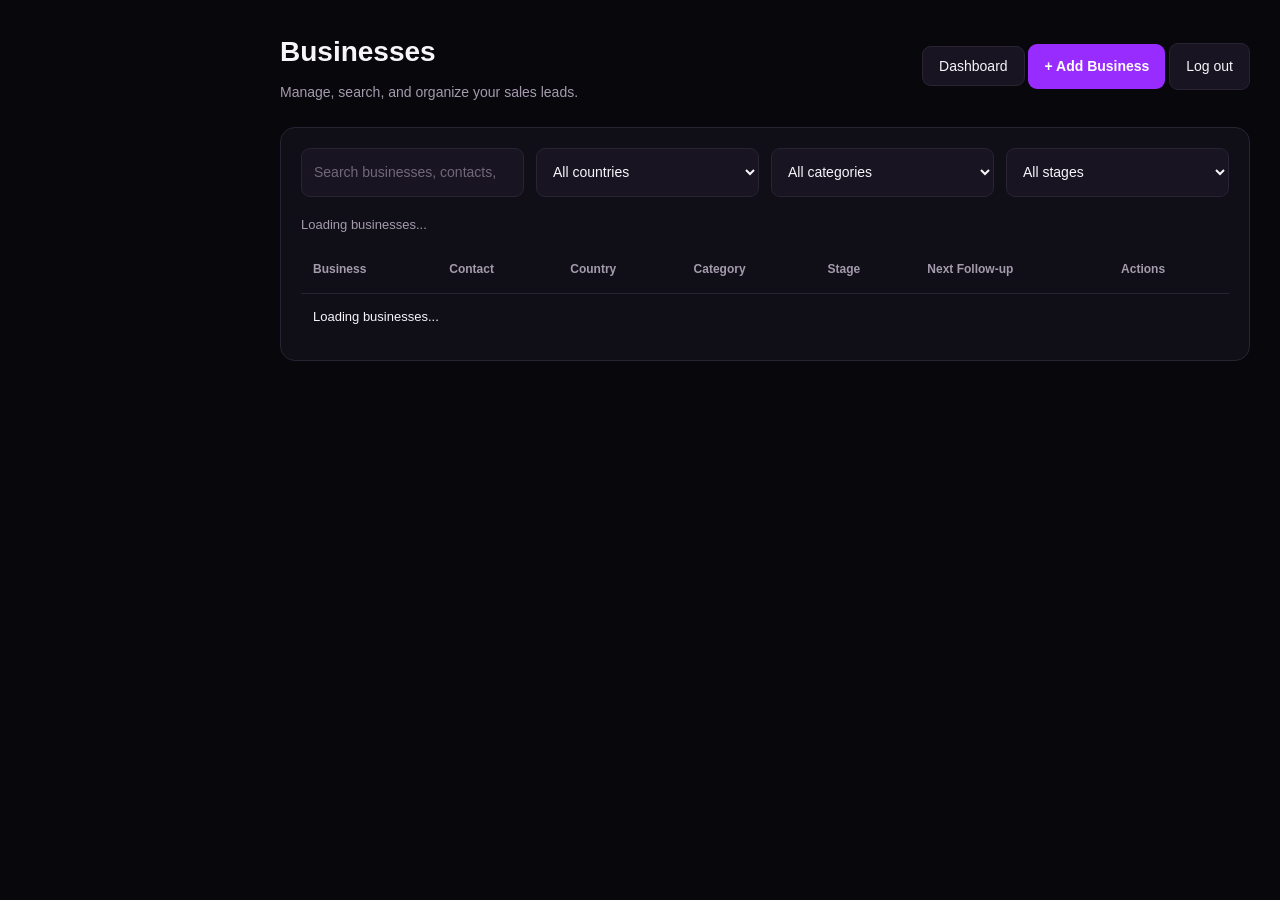
==== businesses.html @ ab4e6783 "Create businesses.html" ====
<!DOCTYPE html>
<html lang="en">
<head>
  <meta charset="UTF-8">
  <meta name="viewport" content="width=device-width, initial-scale=1.0">
  <title>Businesses | Sivexo Soft CRM</title>
  <link rel="stylesheet" href="assets/css/style.css">
  <link rel="stylesheet" href="assets/css/dashboard.css">
  <style>
    .businesses-main { margin-left:250px; padding:30px; min-height:100vh; }
    .businesses-header { display:flex; justify-content:space-between; align-items:center; gap:16px; flex-wrap:wrap; margin-bottom:24px; }
    .businesses-header h1 { margin:0 0 6px; color:var(--text); font-size:28px; }
    .businesses-header p { margin:0; color:var(--muted); }
    .business-toolbar { display:grid; grid-template-columns:repeat(4,minmax(0,1fr)); gap:12px; margin-bottom:18px; }
    .business-toolbar input,.business-toolbar select,.business-form input,.business-form select,.business-form textarea {
      width:100%; min-width:0; box-sizing:border-box; padding:12px; border:1px solid var(--border);
      border-radius:9px; background:var(--surface-2); color:var(--text); font:inherit;
    }
    .business-toolbar input:focus,.business-toolbar select:focus,.business-form input:focus,.business-form select:focus,.business-form textarea:focus {
      outline:1px solid var(--purple);
    }
    .business-card { background:var(--surface); border:1px solid var(--border); border-radius:15px; padding:20px; margin-bottom:20px; }
    .business-table-wrap { overflow-x:auto; }
    .business-table { width:100%; border-collapse:collapse; text-align:left; }
    .business-table th,.business-table td { padding:13px 12px; border-bottom:1px solid var(--border); color:var(--text); font-size:13px; vertical-align:middle; }
    .business-table th { color:var(--muted); font-size:12px; white-space:nowrap; }
    .business-table tr:last-child td { border-bottom:0; }
    .business-table a { color:var(--purple-light); text-decoration:none; }
    .business-table a:hover { text-decoration:underline; }
    .business-action { padding:7px 10px; margin:2px; border:1px solid var(--border); border-radius:7px; background:var(--surface-2); color:var(--text); cursor:pointer; }
    .business-action:hover { border-color:var(--purple); }
    .business-action.danger { color:#ff9aaa; }
    .business-stage { min-width:145px; padding:7px; background:var(--surface-2); color:var(--text); border:1px solid var(--border); border-radius:7px; }
    .business-count { color:var(--muted); font-size:13px; margin-bottom:12px; }
    .business-message { display:none; padding:12px; margin-bottom:16px; border-radius:9px; overflow-wrap:anywhere; }
    .business-message.show { display:block; }
    .business-message.error { color:#ff9aaa; background:rgba(255,107,131,.1); }
    .business-message.success { color:var(--success); background:rgba(67,217,163,.08); }
    .business-modal { display:none; position:fixed; inset:0; z-index:1000; padding:20px; background:rgba(0,0,0,.75); overflow-y:auto; }
    .business-modal.open { display:flex; align-items:flex-start; justify-content:center; }
    .business-modal-card { width:100%; max-width:650px; margin:auto; background:var(--surface); border:1px solid var(--border); border-radius:16px; padding:24px; }
    .business-modal-card h2 { color:var(--text); margin-top:0; }
    .business-form { display:grid; grid-template-columns:repeat(2,minmax(0,1fr)); gap:13px; }
    .business-form label { display:block; color:var(--muted); font-size:12px; }
    .business-form label input,.business-form label select,.business-form label textarea { margin-top:7px; }
    .business-form .full { grid-column:1/-1; }
    .business-modal-actions { display:flex; justify-content:flex-end; gap:10px; margin-top:18px; flex-wrap:wrap; }
    .business-primary { border:0; border-radius:9px; background:var(--purple); color:white; padding:11px 16px; font-weight:600; cursor:pointer; }
    .business-primary:disabled { opacity:.6; cursor:wait; }
    .business-secondary { border:1px solid var(--border); border-radius:9px; background:var(--surface-2); color:var(--text); padding:11px 16px; cursor:pointer; }
    @media(max-width:1100px) { .businesses-main { margin-left:0; padding:22px; } .business-toolbar { grid-template-columns:repeat(2,minmax(0,1fr)); } }
    @media(max-width:600px) { .businesses-main { padding:15px; } .business-toolbar,.business-form { grid-template-columns:1fr; } .business-form .full { grid-column:auto; } .business-card { padding:13px; } }
  </style>
</head>
<body>
  <main class="businesses-main">
    <header class="businesses-header">
      <div>
        <h1>Businesses</h1>
        <p>Manage, search, and organize your sales leads.</p>
      </div>
      <div>
        <a class="business-secondary" href="dashboard.html">Dashboard</a>
        <button id="addBusinessButton" class="business-primary" type="button">+ Add Business</button>
        <button id="logoutButton" class="business-secondary" type="button">Log out</button>
      </div>
    </header>

    <div id="businessMessage" class="business-message" role="status" aria-live="polite"></div>

    <section class="business-card">
      <div class="business-toolbar">
        <input id="searchBusinesses" type="search" placeholder="Search businesses, contacts, email..." aria-label="Search businesses">
        <select id="filterCountry" aria-label="Filter by country">
          <option value="">All countries</option>
        </select>
        <select id="filterCategory" aria-label="Filter by category">
          <option value="">All categories</option>
        </select>
        <select id="filterStage" aria-label="Filter by stage">
          <option value="">All stages</option>
          <option value="new">New Lead</option>
          <option value="first_message_sent">First Message Sent</option>
          <option value="follow_up">Follow-up</option>
          <option value="call_done">Call Done</option>
          <option value="interested">Interested</option>
          <option value="not_interested">Not Interested</option>
          <option value="future_opportunity">Future Opportunity</option>
          <option value="proposal_sent">Proposal Sent</option>
          <option value="won">Won</option>
          <option value="lost">Lost</option>
        </select>
      </div>
      <div class="business-count" id="businessCount">Loading businesses...</div>
      <div class="business-table-wrap">
        <table class="business-table">
          <thead>
            <tr>
              <th>Business</th>
              <th>Contact</th>
              <th>Country</th>
              <th>Category</th>
              <th>Stage</th>
              <th>Next Follow-up</th>
              <th>Actions</th>
            </tr>
          </thead>
          <tbody id="businessesTableBody">
            <tr><td colspan="7">Loading businesses...</td></tr>
          </tbody>
        </table>
      </div>
    </section>
  </main>

  <div class="business-modal" id="businessModal" role="dialog" aria-modal="true" aria-labelledby="businessModalTitle">
    <div class="business-modal-card">
      <h2 id="businessModalTitle">Add Business</h2>
      <div id="formMessage" class="business-message" role="alert"></div>
      <form id="businessForm" class="business-form">
        <input type="hidden" id="businessId">
        <label>Business name *
          <input id="businessName" required maxlength="200">
        </label>
        <label>Contact person
          <input id="businessContact" maxlength="200">
        </label>
        <label>Second contact
          <input id="businessContact2" maxlength="200">
        </label>
        <label>Email
          <input id="businessEmail" type="email" maxlength="254">
        </label>
        <label>Website URL
          <input id="businessWebsite" type="url" placeholder="https://example.com" maxlength="500">
        </label>
        <label>Country
          <input id="businessCountry" maxlength="100">
        </label>
        <label>Category
          <input id="businessCategory" maxlength="100" placeholder="e.g. Car Rental">
        </label>
        <label>Sales stage
          <select id="businessStage">
            <option value="new">New Lead</option>
            <option value="first_message_sent">First Message Sent</option>
            <option value="follow_up">Follow-up</option>
            <option value="call_done">Call Done</option>
            <option value="interested">Interested</option>
            <option value="not_interested">Not Interested</option>
            <option value="future_opportunity">Future Opportunity</option>
            <option value="proposal_sent">Proposal Sent</option>
            <option value="won">Won</option>
            <option value="lost">Lost</option>
          </select>
        </label>
        <label>Next follow-up
          <input id="businessFollowUp" type="datetime-local">
        </label>
        <label>Lead source
          <input id="businessSource" maxlength="150" placeholder="e.g. Google, referral">
        </label>
        <label class="full">Address
          <input id="businessAddress" maxlength="500">
        </label>
        <label class="full">Details / notes
          <textarea id="businessDetails" rows="4" maxlength="5000"></textarea>
        </label>
        <div class="business-modal-actions full">
          <button type="button" id="cancelBusinessButton" class="business-secondary">Cancel</button>
          <button type="submit" id="saveBusinessButton" class="business-primary">Save Business</button>
        </div>
      </form>
    </div>
  </div>

  <script type="module" src="assets/js/businesses.js"></script>
</body>
</html>
---- assets/css/style.css ----
:root {
  color-scheme: dark;
  --bg: #08070c;
  --surface: #100e17;
  --surface-2: #181421;
  --border: #292333;
  --purple: #982cff;
  --purple-light: #c879ff;
  --text: #f7f5fa;
  --muted: #a49bad;
  --success: #43d9a3;
  --danger: #ff6b83;
  --radius: 14px;
  --shadow: 0 24px 80px #0008;
}

* {
  box-sizing: border-box;
}

body {
  margin: 0;
  background: var(--bg);
  color: var(--text);
  font-family: Inter, Arial, sans-serif;
  font-size: 14px;
  line-height: 1.6;
}

button,
input,
select,
textarea {
  font: inherit;
}

button {
  cursor: pointer;
}

a {
  color: var(--purple-light);
  text-decoration: none;
}

.auth-page {
  min-height: 100vh;
  background:
    radial-gradient(ellipse at 15% 25%, #56118c26, transparent 45%),
    var(--bg);
}

.login-layout {
  width: min(1100px, 92%);
  min-height: 100vh;
  margin: auto;
  display: grid;
  grid-template-columns: 1fr 420px;
  align-items: center;
  gap: 80px;
  padding: 48px 0;
}

.login-brand {
  max-width: 570px;
}

.login-logo {
  display: block;
  width: min(100%, 360px);
  height: auto;
  margin-bottom: 38px;
  object-fit: contain;
}

.eyebrow {
  color: var(--purple-light);
  font-size: 11px;
  font-weight: 800;
  letter-spacing: 2px;
}

.login-brand h1 {
  margin: 18px 0;
  font-size: clamp(36px, 5vw, 56px);
  line-height: 1.12;
  letter-spacing: -2px;
}

.muted {
  color: var(--muted);
}

.login-brand > .muted {
  max-width: 420px;
  font-size: 15px;
}

.brand-caption {
  margin-top: 48px;
  color: var(--purple-light);
  font-size: 12px;
  font-weight: 800;
  letter-spacing: 5px;
}

.login-card {
  padding: 34px;
  background: linear-gradient(145deg, #171320, #0e0c13);
  border: 1px solid var(--border);
  border-radius: 22px;
  box-shadow: var(--shadow);
}

.login-card h2 {
  margin: 10px 0 4px;
  font-size: 25px;
  letter-spacing: -0.7px;
}

.login-card form {
  margin-top: 28px;
}

.login-card label,
.field label {
  display: block;
  margin: 18px 0 8px;
  color: #e8e2ef;
  font-size: 12px;
  font-weight: 700;
}

input,
select,
textarea {
  width: 100%;
  min-width: 0;
  padding: 12px 14px;
  color: var(--text);
  background: #0b0910;
  border: 1px solid var(--border);
  border-radius: 9px;
  outline: none;
}

input:focus,
select:focus,
textarea:focus {
  border-color: var(--purple);
  box-shadow: 0 0 0 3px #982cff20;
}

input::placeholder,
textarea::placeholder {
  color: #71687c;
}

.btn {
  display: inline-flex;
  align-items: center;
  justify-content: center;
  gap: 10px;
  padding: 11px 16px;
  border: 1px solid var(--border);
  border-radius: 9px;
  color: var(--text);
  background: var(--surface-2);
  font-weight: 700;
}

.btn-primary {
  color: white;
  background: linear-gradient(100deg, #7920db, #ad43ff);
  border-color: transparent;
}

.btn-primary:hover {
  filter: brightness(1.12);
}

.full-width {
  width: 100%;
  margin-top: 24px;
}

.form-message {
  min-height: 22px;
  color: var(--purple-light);
  font-size: 12px;
}

.form-message.error {
  color: var(--danger);
}

.auth-footer {
  padding-top: 18px;
  margin-top: 20px;
  border-top: 1px solid var(--border);
  color: var(--muted);
  text-align: center;
  font-size: 11px;
}

.mobile-logo {
  display: none;
}

@media (max-width: 800px) {
  .login-layout {
    grid-template-columns: 1fr;
    gap: 24px;
    max-width: 460px;
  }

  .login-brand {
    display: none;
  }

  .mobile-logo {
    display: block;
    margin-bottom: 24px;
  }

  .mobile-logo img {
    width: 180px;
    max-width: 100%;
  }

  .login-card {
    padding: 26px;
  }
}
---- assets/css/dashboard.css ----
/* Sivexo Soft CRM — Dashboard */

.dashboard-main {
  margin-left: 250px;
  padding: 32px;
  min-height: 100vh;
}

.dashboard-header {
  display: flex;
  justify-content: space-between;
  align-items: center;
  gap: 16px;
  margin-bottom: 28px;
  flex-wrap: wrap;
}

.dashboard-header h1 {
  margin: 0 0 6px;
  font-size: 28px;
  color: var(--text);
}

.dashboard-header p {
  margin: 0;
  color: var(--muted);
}

.dashboard-stats {
  display: grid;
  grid-template-columns: repeat(3, minmax(0, 1fr));
  gap: 18px;
  margin-bottom: 28px;
}

.stat-card {
  background: var(--surface);
  border: 1px solid var(--border);
  border-radius: 16px;
  padding: 22px;
  min-width: 0;
}

.stat-card .stat-label {
  color: var(--muted);
  font-size: 13px;
  margin-bottom: 12px;
}

.stat-card .stat-value {
  color: var(--text);
  font-size: 30px;
  font-weight: 700;
}

.dashboard-panel {
  background: var(--surface);
  border: 1px solid var(--border);
  border-radius: 16px;
  padding: 22px;
  margin-bottom: 24px;
  min-width: 0;
}

.dashboard-panel h2 {
  color: var(--text);
  font-size: 18px;
  margin: 0 0 18px;
}

.pipeline-grid {
  display: grid;
  grid-template-columns: repeat(5, minmax(0, 1fr));
  gap: 12px;
}

.pipeline-item {
  background: var(--surface-2);
  border: 1px solid var(--border);
  border-radius: 12px;
  padding: 16px;
}

.pipeline-item span {
  display: block;
  color: var(--muted);
  font-size: 12px;
  margin-bottom: 10px;
}

.pipeline-item strong {
  font-size: 24px;
  color: var(--purple-light);
}

.dashboard-table-wrap {
  overflow-x: auto;
  width: 100%;
}

.dashboard-table {
  width: 100%;
  border-collapse: collapse;
  text-align: left;
}

.dashboard-table th,
.dashboard-table td {
  padding: 14px 12px;
  border-bottom: 1px solid var(--border);
  white-space: nowrap;
}

.dashboard-table th {
  color: var(--muted);
  font-size: 12px;
  font-weight: 600;
}

.dashboard-table td {
  color: var(--text);
  font-size: 13px;
}

.dashboard-table tr:last-child td {
  border-bottom: none;
}

.dashboard-table a {
  color: var(--purple-light);
  text-decoration: none;
}

.dashboard-table a:hover {
  text-decoration: underline;
}

.dashboard-empty {
  padding: 24px 12px;
  text-align: center;
  color: var(--muted);
}

.dashboard-message {
  padding: 12px 14px;
  border-radius: 10px;
  margin-bottom: 20px;
  font-size: 14px;
  display: none;
}

.dashboard-message.show {
  display: block;
}

.dashboard-message.error {
  color: #ff9aaa;
  background: rgba(255, 107, 131, 0.1);
  border: 1px solid rgba(255, 107, 131, 0.25);
}

.dashboard-message.success {
  color: var(--success);
  background: rgba(67, 217, 163, 0.08);
  border: 1px solid rgba(67, 217, 163, 0.2);
}

@media (max-width: 1100px) {
  .dashboard-main {
    margin-left: 0;
    padding: 24px;
  }

  .dashboard-stats {
    grid-template-columns: repeat(2, minmax(0, 1fr));
  }

  .pipeline-grid {
    grid-template-columns: repeat(3, minmax(0, 1fr));
  }
}

@media (max-width: 600px) {
  .dashboard-main {
    padding: 16px;
  }

  .dashboard-header h1 {
    font-size: 23px;
  }

  .dashboard-stats {
    grid-template-columns: 1fr;
    gap: 12px;
  }

  .pipeline-grid {
    grid-template-columns: repeat(2, minmax(0, 1fr));
  }

  .dashboard-panel {
    padding: 16px;
  }
}
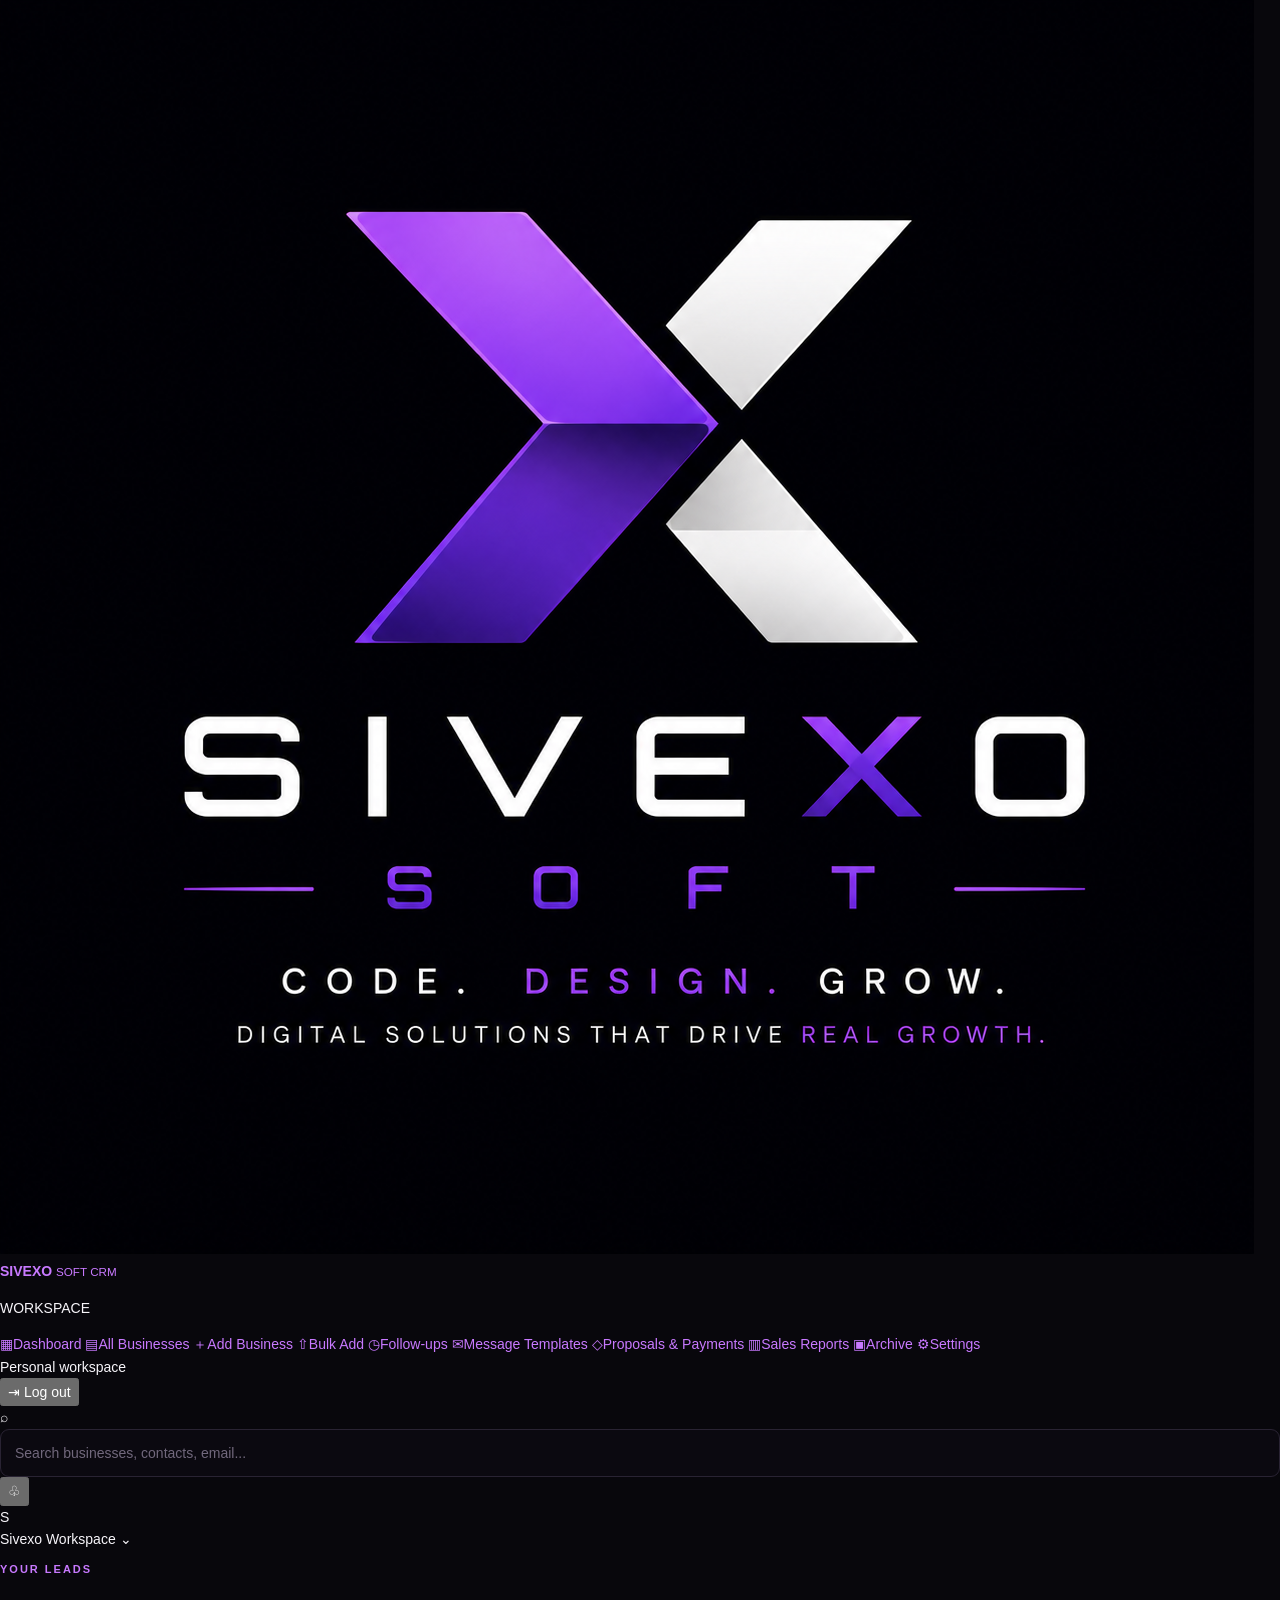
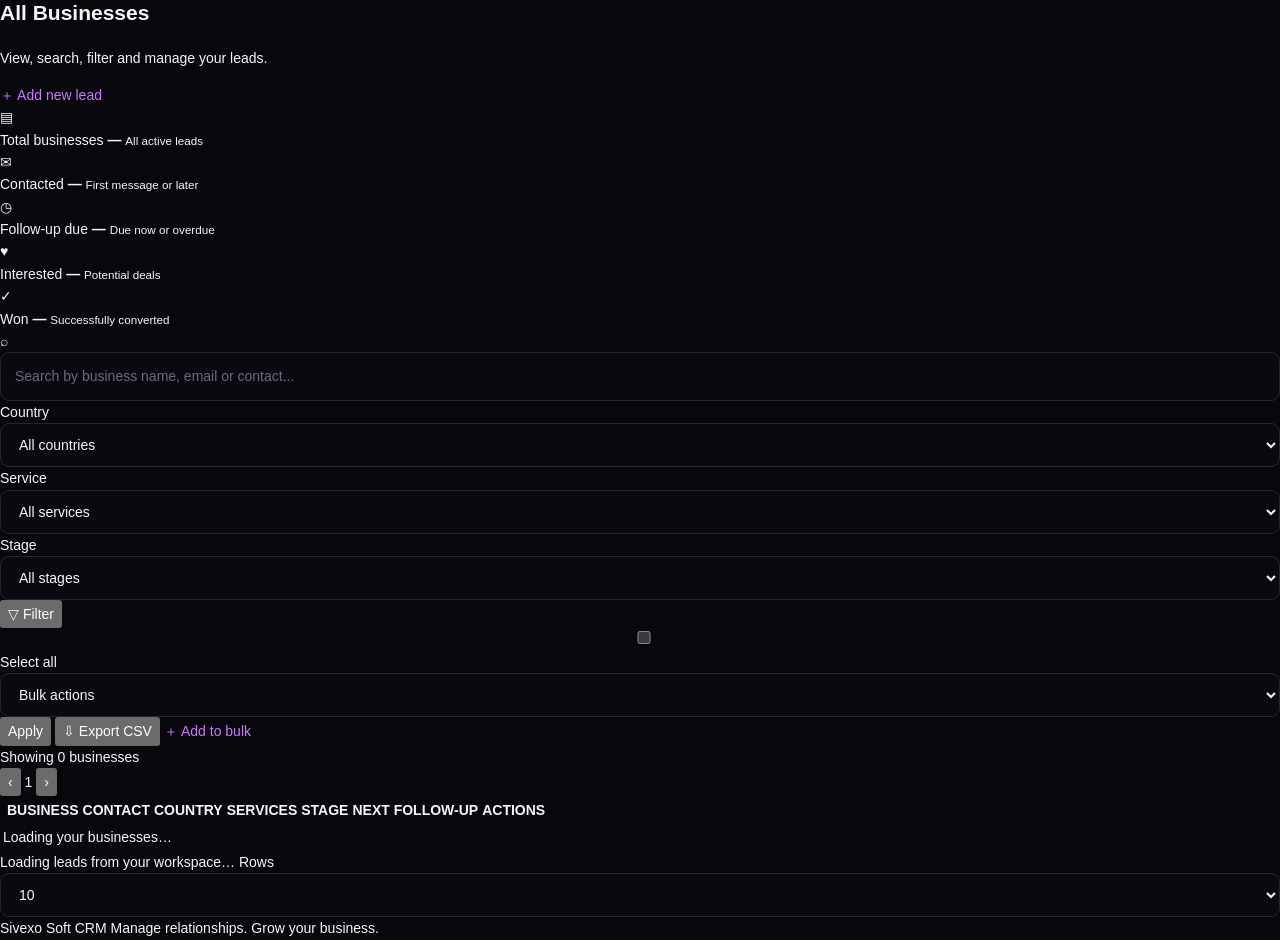
==== commit 04182708: "Update businesses.html" ====
--- a/businesses.html
+++ b/businesses.html
@@ -4,145 +4,167 @@
 <head>
   <meta charset="UTF-8">
   <meta name="viewport" content="width=device-width, initial-scale=1.0">
-  <title>Businesses | Sivexo Soft CRM</title>
+  <meta name="theme-color" content="#080a18">
+  <title>All Businesses | Sivexo Soft CRM</title>
+
   <link rel="stylesheet" href="assets/css/style.css">
-  <link rel="stylesheet" href="assets/css/dashboard.css">
-  <style>
-    .businesses-main { margin-left:250px; padding:30px; min-height:100vh; }
-    .businesses-header { display:flex; justify-content:space-between; align-items:center; gap:16px; flex-wrap:wrap; margin-bottom:24px; }
-    .businesses-header h1 { margin:0 0 6px; color:var(--text); font-size:28px; }
-    .businesses-header p { margin:0; color:var(--muted); }
-    .business-toolbar { display:grid; grid-template-columns:repeat(4,minmax(0,1fr)); gap:12px; margin-bottom:18px; }
-    .business-toolbar input,.business-toolbar select,.business-form input,.business-form select,.business-form textarea {
-      width:100%; min-width:0; box-sizing:border-box; padding:12px; border:1px solid var(--border);
-      border-radius:9px; background:var(--surface-2); color:var(--text); font:inherit;
-    }
-    .business-toolbar input:focus,.business-toolbar select:focus,.business-form input:focus,.business-form select:focus,.business-form textarea:focus {
-      outline:1px solid var(--purple);
-    }
-    .business-card { background:var(--surface); border:1px solid var(--border); border-radius:15px; padding:20px; margin-bottom:20px; }
-    .business-table-wrap { overflow-x:auto; }
-    .business-table { width:100%; border-collapse:collapse; text-align:left; }
-    .business-table th,.business-table td { padding:13px 12px; border-bottom:1px solid var(--border); color:var(--text); font-size:13px; vertical-align:middle; }
-    .business-table th { color:var(--muted); font-size:12px; white-space:nowrap; }
-    .business-table tr:last-child td { border-bottom:0; }
-    .business-table a { color:var(--purple-light); text-decoration:none; }
-    .business-table a:hover { text-decoration:underline; }
-    .business-action { padding:7px 10px; margin:2px; border:1px solid var(--border); border-radius:7px; background:var(--surface-2); color:var(--text); cursor:pointer; }
-    .business-action:hover { border-color:var(--purple); }
-    .business-action.danger { color:#ff9aaa; }
-    .business-stage { min-width:145px; padding:7px; background:var(--surface-2); color:var(--text); border:1px solid var(--border); border-radius:7px; }
-    .business-count { color:var(--muted); font-size:13px; margin-bottom:12px; }
-    .business-message { display:none; padding:12px; margin-bottom:16px; border-radius:9px; overflow-wrap:anywhere; }
-    .business-message.show { display:block; }
-    .business-message.error { color:#ff9aaa; background:rgba(255,107,131,.1); }
-    .business-message.success { color:var(--success); background:rgba(67,217,163,.08); }
-    .business-modal { display:none; position:fixed; inset:0; z-index:1000; padding:20px; background:rgba(0,0,0,.75); overflow-y:auto; }
-    .business-modal.open { display:flex; align-items:flex-start; justify-content:center; }
-    .business-modal-card { width:100%; max-width:650px; margin:auto; background:var(--surface); border:1px solid var(--border); border-radius:16px; padding:24px; }
-    .business-modal-card h2 { color:var(--text); margin-top:0; }
-    .business-form { display:grid; grid-template-columns:repeat(2,minmax(0,1fr)); gap:13px; }
-    .business-form label { display:block; color:var(--muted); font-size:12px; }
-    .business-form label input,.business-form label select,.business-form label textarea { margin-top:7px; }
-    .business-form .full { grid-column:1/-1; }
-    .business-modal-actions { display:flex; justify-content:flex-end; gap:10px; margin-top:18px; flex-wrap:wrap; }
-    .business-primary { border:0; border-radius:9px; background:var(--purple); color:white; padding:11px 16px; font-weight:600; cursor:pointer; }
-    .business-primary:disabled { opacity:.6; cursor:wait; }
-    .business-secondary { border:1px solid var(--border); border-radius:9px; background:var(--surface-2); color:var(--text); padding:11px 16px; cursor:pointer; }
-    @media(max-width:1100px) { .businesses-main { margin-left:0; padding:22px; } .business-toolbar { grid-template-columns:repeat(2,minmax(0,1fr)); } }
-    @media(max-width:600px) { .businesses-main { padding:15px; } .business-toolbar,.business-form { grid-template-columns:1fr; } .business-form .full { grid-column:auto; } .business-card { padding:13px; } }
-  </style>
+  <link rel="stylesheet" href="assets/css/businesses.css">
+
+  <script type="module" src="assets/js/businesses.js"></script>
 </head>
-<body>
-  <main class="businesses-main">
-    <header class="businesses-header">
-      <div>
-        <h1>Businesses</h1>
-        <p>Manage, search, and organize your sales leads.</p>
+<body class="crm-page businesses-page">
+
+  <aside class="sidebar">
+    <a class="sidebar-brand" href="dashboard.html">
+      <img src="assets/images/logo.png" alt="Sivexo Soft logo">
+      <span class="brand-text">
+        <strong>SIVEXO</strong>
+        <small>SOFT CRM</small>
+      </span>
+    </a>
+
+    <p class="nav-label">WORKSPACE</p>
+
+    <nav class="sidebar-nav" aria-label="Main navigation">
+      <a class="nav-link" href="dashboard.html"><span class="nav-icon">▦</span><span>Dashboard</span></a>
+      <a class="nav-link active" href="businesses.html"><span class="nav-icon">▤</span><span>All Businesses</span></a>
+      <a class="nav-link" href="businesses.html?add=1"><span class="nav-icon">＋</span><span>Add Business</span></a>
+      <a class="nav-link" href="bulk-add.html"><span class="nav-icon">⇧</span><span>Bulk Add</span></a>
+      <a class="nav-link" href="follow-ups.html"><span class="nav-icon">◷</span><span>Follow-ups</span></a>
+      <a class="nav-link" href="messages.html"><span class="nav-icon">✉</span><span>Message Templates</span></a>
+      <a class="nav-link" href="proposals.html"><span class="nav-icon">◇</span><span>Proposals &amp; Payments</span></a>
+      <a class="nav-link" href="reports.html"><span class="nav-icon">▥</span><span>Sales Reports</span></a>
+      <a class="nav-link" href="archive.html"><span class="nav-icon">▣</span><span>Archive</span></a>
+      <a class="nav-link" href="settings.html"><span class="nav-icon">⚙</span><span>Settings</span></a>
+    </nav>
+
+    <div class="sidebar-bottom">
+      <div class="workspace-info">
+        <span class="status-dot"></span>
+        <span>Personal workspace</span>
       </div>
-      <div>
-        <a class="business-secondary" href="dashboard.html">Dashboard</a>
-        <button id="addBusinessButton" class="business-primary" type="button">+ Add Business</button>
-        <button id="logoutButton" class="business-secondary" type="button">Log out</button>
+      <button id="logoutButton" class="logout-btn" type="button">
+        <span>⇥</span> Log out
+      </button>
+    </div>
+  </aside>
+
+  <main class="main-content">
+    <header class="topbar">
+      <label class="global-search">
+        <span class="search-icon" aria-hidden="true">⌕</span>
+        <input id="globalSearch" type="search"
+          placeholder="Search businesses, contacts, email..."
+          aria-label="Search all businesses">
+      </label>
+
+      <div class="topbar-actions">
+        <button class="notification-button" type="button" aria-label="Notifications">♧
+          <span class="notification-dot"></span>
+        </button>
+        <div class="topbar-divider"></div>
+        <div class="user-profile">
+          <div class="avatar">S</div>
+          <span>Sivexo Workspace</span>
+          <span class="profile-chevron">⌄</span>
+        </div>
       </div>
     </header>
 
-    <div id="businessMessage" class="business-message" role="status" aria-live="polite"></div>
-
-    <section class="business-card">
-      <div class="business-toolbar">
-        <input id="searchBusinesses" type="search" placeholder="Search businesses, contacts, email..." aria-label="Search businesses">
-        <select id="filterCountry" aria-label="Filter by country">
-          <option value="">All countries</option>
-        </select>
-        <select id="filterCategory" aria-label="Filter by category">
-          <option value="">All categories</option>
-        </select>
-        <select id="filterStage" aria-label="Filter by stage">
-          <option value="">All stages</option>
-          <option value="new">New Lead</option>
-          <option value="first_message_sent">First Message Sent</option>
-          <option value="follow_up">Follow-up</option>
-          <option value="call_done">Call Done</option>
-          <option value="interested">Interested</option>
-          <option value="not_interested">Not Interested</option>
-          <option value="future_opportunity">Future Opportunity</option>
-          <option value="proposal_sent">Proposal Sent</option>
-          <option value="won">Won</option>
-          <option value="lost">Lost</option>
-        </select>
-      </div>
-      <div class="business-count" id="businessCount">Loading businesses...</div>
-      <div class="business-table-wrap">
-        <table class="business-table">
-          <thead>
-            <tr>
-              <th>Business</th>
-              <th>Contact</th>
-              <th>Country</th>
-              <th>Category</th>
-              <th>Stage</th>
-              <th>Next Follow-up</th>
-              <th>Actions</th>
-            </tr>
-          </thead>
-          <tbody id="businessesTableBody">
-            <tr><td colspan="7">Loading businesses...</td></tr>
-          </tbody>
-        </table>
-      </div>
-    </section>
-  </main>
-
-  <div class="business-modal" id="businessModal" role="dialog" aria-modal="true" aria-labelledby="businessModalTitle">
-    <div class="business-modal-card">
-      <h2 id="businessModalTitle">Add Business</h2>
-      <div id="formMessage" class="business-message" role="alert"></div>
-      <form id="businessForm" class="business-form">
-        <input type="hidden" id="businessId">
-        <label>Business name *
-          <input id="businessName" required maxlength="200">
-        </label>
-        <label>Contact person
-          <input id="businessContact" maxlength="200">
-        </label>
-        <label>Second contact
-          <input id="businessContact2" maxlength="200">
-        </label>
-        <label>Email
-          <input id="businessEmail" type="email" maxlength="254">
-        </label>
-        <label>Website URL
-          <input id="businessWebsite" type="url" placeholder="https://example.com" maxlength="500">
-        </label>
-        <label>Country
-          <input id="businessCountry" maxlength="100">
-        </label>
-        <label>Category
-          <input id="businessCategory" maxlength="100" placeholder="e.g. Car Rental">
-        </label>
-        <label>Sales stage
-          <select id="businessStage">
+    <div class="businesses-content">
+      <section class="page-header">
+        <div>
+          <p class="eyebrow">YOUR LEADS</p>
+          <h1>All Businesses</h1>
+          <p class="page-subtitle">View, search, filter and manage your leads.</p>
+        </div>
+        <a class="primary-button" href="businesses.html?add=1">
+          <span>＋</span> Add new lead
+        </a>
+      </section>
+
+      <div id="pageMessage" class="business-message" role="status" aria-live="polite"></div>
+
+      <section class="business-stats" aria-label="Business statistics">
+        <article class="business-stat stat-purple">
+          <div class="business-stat-icon">▤</div>
+          <div class="business-stat-info">
+            <span>Total businesses</span>
+            <strong id="statTotal">—</strong>
+            <small>All active leads</small>
+          </div>
+        </article>
+
+        <article class="business-stat stat-blue">
+          <div class="business-stat-icon">✉</div>
+          <div class="business-stat-info">
+            <span>Contacted</span>
+            <strong id="statContacted">—</strong>
+            <small>First message or later</small>
+          </div>
+        </article>
+
+        <article class="business-stat stat-teal">
+          <div class="business-stat-icon">◷</div>
+          <div class="business-stat-info">
+            <span>Follow-up due</span>
+            <strong id="statFollowUp">—</strong>
+            <small>Due now or overdue</small>
+          </div>
+        </article>
+
+        <article class="business-stat stat-pink">
+          <div class="business-stat-icon">♥</div>
+          <div class="business-stat-info">
+            <span>Interested</span>
+            <strong id="statInterested">—</strong>
+            <small>Potential deals</small>
+          </div>
+        </article>
+
+        <article class="business-stat stat-green">
+          <div class="business-stat-icon">✓</div>
+          <div class="business-stat-info">
+            <span>Won</span>
+            <strong id="statWon">—</strong>
+            <small>Successfully converted</small>
+          </div>
+        </article>
+      </section>
+
+      <section class="filter-panel" aria-label="Search and filters">
+        <label class="business-search">
+          <span aria-hidden="true">⌕</span>
+          <input id="businessSearch" type="search"
+            placeholder="Search by business name, email or contact...">
+        </label>
+
+        <label class="filter-control">
+          <span>Country</span>
+          <select id="countryFilter">
+            <option value="">All countries</option>
+          </select>
+        </label>
+
+        <label class="filter-control">
+          <span>Service</span>
+          <select id="serviceFilter">
+            <option value="">All services</option>
+            <option>Web Development</option>
+            <option>App Development</option>
+            <option>Digital Marketing</option>
+            <option>Graphic Design</option>
+            <option>SEO &amp; Automation</option>
+            <option>Branding</option>
+            <option>AI Solutions</option>
+            <option>Social Media Management</option>
+          </select>
+        </label>
+
+        <label class="filter-control">
+          <span>Stage</span>
+          <select id="stageFilter">
+            <option value="">All stages</option>
             <option value="new">New Lead</option>
             <option value="first_message_sent">First Message Sent</option>
             <option value="follow_up">Follow-up</option>
@@ -155,26 +177,93 @@
             <option value="lost">Lost</option>
           </select>
         </label>
-        <label>Next follow-up
-          <input id="businessFollowUp" type="datetime-local">
-        </label>
-        <label>Lead source
-          <input id="businessSource" maxlength="150" placeholder="e.g. Google, referral">
-        </label>
-        <label class="full">Address
-          <input id="businessAddress" maxlength="500">
-        </label>
-        <label class="full">Details / notes
-          <textarea id="businessDetails" rows="4" maxlength="5000"></textarea>
-        </label>
-        <div class="business-modal-actions full">
-          <button type="button" id="cancelBusinessButton" class="business-secondary">Cancel</button>
-          <button type="submit" id="saveBusinessButton" class="business-primary">Save Business</button>
-        </div>
-      </form>
+
+        <button id="filterButton" class="outline-button filter-button" type="button">
+          <span>▽</span> Filter
+        </button>
+      </section>
+
+      <section class="business-table-panel">
+        <div class="table-toolbar">
+          <label class="select-all-label">
+            <input id="selectAll" type="checkbox">
+            <span>Select all</span>
+          </label>
+
+          <select id="bulkAction" class="bulk-select" aria-label="Bulk actions">
+            <option value="">Bulk actions</option>
+            <option value="new">Set stage: New Lead</option>
+            <option value="first_message_sent">Set stage: First Message</option>
+            <option value="follow_up">Set stage: Follow-up</option>
+            <option value="interested">Set stage: Interested</option>
+            <option value="won">Set stage: Won</option>
+            <option value="archive">Archive selected</option>
+          </select>
+
+          <button id="applyBulkButton" class="toolbar-button" type="button">Apply</button>
+          <button id="exportButton" class="toolbar-button" type="button">
+            <span>⇩</span> Export CSV
+          </button>
+          <a class="toolbar-button" href="bulk-add.html"><span>＋</span> Add to bulk</a>
+
+          <div class="pagination-info" id="paginationInfo">Showing 0 businesses</div>
+          <div class="pagination" aria-label="Pagination">
+            <button id="prevPage" type="button" aria-label="Previous page">‹</button>
+            <span id="pageNumber" class="page-number">1</span>
+            <button id="nextPage" type="button" aria-label="Next page">›</button>
+          </div>
+        </div>
+
+        <div class="business-table-wrap">
+          <table class="business-table">
+            <thead>
+              <tr>
+                <th class="checkbox-column"></th>
+                <th>BUSINESS</th>
+                <th>CONTACT</th>
+                <th>COUNTRY</th>
+                <th>SERVICES</th>
+                <th>STAGE</th>
+                <th>NEXT FOLLOW-UP</th>
+                <th>ACTIONS</th>
+              </tr>
+            </thead>
+            <tbody id="businessTableBody">
+              <tr>
+                <td colspan="8" class="table-empty">Loading your businesses…</td>
+              </tr>
+            </tbody>
+          </table>
+        </div>
+
+        <div class="table-footer">
+          <span id="tableSummary">Loading leads from your workspace…</span>
+          <label class="rows-per-page">
+            Rows
+            <select id="pageSize">
+              <option value="10">10</option>
+              <option value="25">25</option>
+              <option value="50">50</option>
+              <option value="100">100</option>
+            </select>
+          </label>
+        </div>
+      </section>
+
+      <footer class="businesses-footer">
+        <span>Sivexo Soft CRM</span>
+        <span>Manage relationships. Grow your business.</span>
+      </footer>
     </div>
-  </div>
-
-  <script type="module" src="assets/js/businesses.js"></script>
+  </main>
+
+  <script type="module">
+    const search = document.getElementById("globalSearch");
+    const localSearch = document.getElementById("businessSearch");
+    search?.addEventListener("input", () => {
+      localSearch.value = search.value;
+      localSearch.dispatchEvent(new Event("input", { bubbles: true }));
+    });
+  </script>
 </body>
 </html>
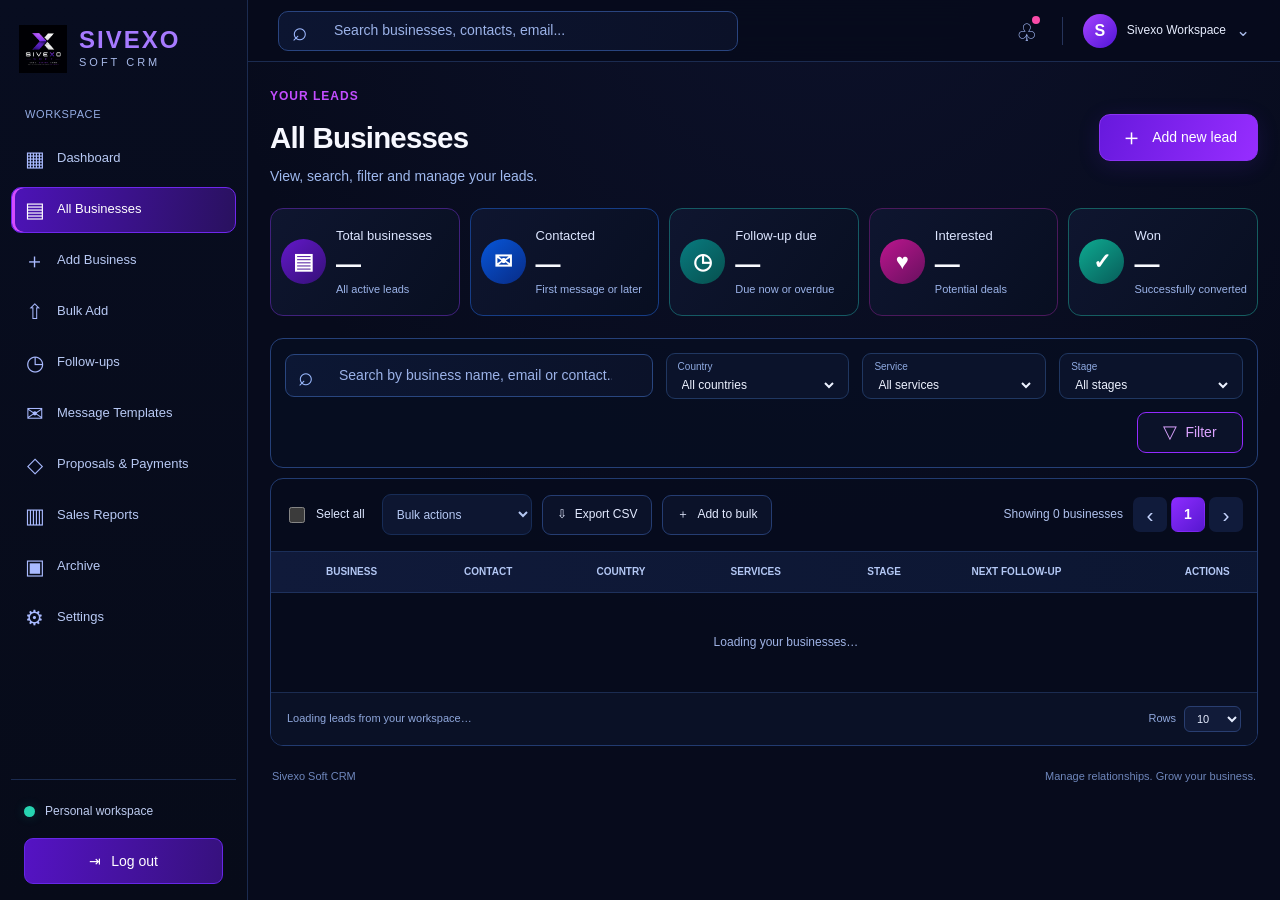
==== commit a8a2ed60: "Update Add Business link to new page" ====
--- a/businesses.html
+++ b/businesses.html
@@ -28,7 +28,7 @@
     <nav class="sidebar-nav" aria-label="Main navigation">
       <a class="nav-link" href="dashboard.html"><span class="nav-icon">▦</span><span>Dashboard</span></a>
       <a class="nav-link active" href="businesses.html"><span class="nav-icon">▤</span><span>All Businesses</span></a>
-      <a class="nav-link" href="businesses.html?add=1"><span class="nav-icon">＋</span><span>Add Business</span></a>
+      <a class="nav-link" href="add-business.html?add=1"><span class="nav-icon">＋</span><span>Add Business</span></a>
       <a class="nav-link" href="bulk-add.html"><span class="nav-icon">⇧</span><span>Bulk Add</span></a>
       <a class="nav-link" href="follow-ups.html"><span class="nav-icon">◷</span><span>Follow-ups</span></a>
       <a class="nav-link" href="messages.html"><span class="nav-icon">✉</span><span>Message Templates</span></a>
--- a/assets/css/businesses.css
+++ b/assets/css/businesses.css
@@ -0,0 +1,1205 @@
+
+/* Sivexo Soft CRM — All Businesses page */
+
+:root {
+  --biz-bg: #070b1c;
+  --biz-panel: #0b1126;
+  --biz-panel-light: #101831;
+  --biz-border: #1d315b;
+  --biz-text: #f4f6ff;
+  --biz-muted: #9cb2e5;
+  --biz-purple: #8b2cff;
+  --biz-purple-light: #bd4dff;
+  --biz-blue: #2785ff;
+  --biz-teal: #12cbb6;
+  --biz-pink: #f02aa9;
+  --biz-green: #16d5b0;
+  --biz-orange: #ff9b38;
+}
+
+html {
+  min-height: 100%;
+  background: var(--biz-bg);
+}
+
+body.businesses-page {
+  margin: 0;
+  min-height: 100vh;
+  color: var(--biz-text);
+  background:
+    radial-gradient(ellipse at 65% -25%, rgba(42, 50, 119, .18), transparent 55%),
+    var(--biz-bg);
+  font-family: Inter, "Segoe UI", Arial, sans-serif;
+  font-size: 14px;
+}
+
+.businesses-page * {
+  box-sizing: border-box;
+}
+
+.businesses-page a {
+  color: inherit;
+  text-decoration: none;
+}
+
+.businesses-page button,
+.businesses-page input,
+.businesses-page select {
+  font: inherit;
+}
+
+.businesses-page button,
+.businesses-page a,
+.businesses-page select {
+  -webkit-tap-highlight-color: transparent;
+}
+
+/* Sidebar */
+
+.businesses-page .sidebar {
+  position: fixed;
+  inset: 0 auto 0 0;
+  z-index: 20;
+  display: flex;
+  flex-direction: column;
+  width: 248px;
+  min-height: 100vh;
+  padding: 18px 11px 16px;
+  overflow-y: auto;
+  background: linear-gradient(180deg, #080d20, #070b19);
+  border-right: 1px solid #1b2b50;
+}
+
+.businesses-page .sidebar-brand {
+  display: flex;
+  align-items: center;
+  gap: 12px;
+  min-height: 62px;
+  margin: 0 8px 22px;
+}
+
+.businesses-page .sidebar-brand img {
+  display: block;
+  width: 48px;
+  height: 48px;
+  flex: 0 0 48px;
+  object-fit: contain;
+}
+
+.businesses-page .brand-text {
+  display: flex;
+  flex-direction: column;
+  gap: 1px;
+  letter-spacing: 2px;
+}
+
+.businesses-page .brand-text strong {
+  color: #a77aff;
+  font-size: 24px;
+  line-height: 1.1;
+  font-weight: 800;
+}
+
+.businesses-page .brand-text small {
+  color: #a7b9e9;
+  font-size: 11px;
+  letter-spacing: 3px;
+}
+
+.businesses-page .nav-label {
+  margin: 4px 14px 12px;
+  color: #94ace3;
+  font-size: 11px;
+  letter-spacing: .6px;
+}
+
+.businesses-page .sidebar-nav {
+  display: flex;
+  flex-direction: column;
+  gap: 5px;
+}
+
+.businesses-page .nav-link {
+  display: flex;
+  align-items: center;
+  gap: 14px;
+  min-height: 46px;
+  padding: 0 14px;
+  color: #b8c9f4;
+  font-size: 13px;
+  border: 1px solid transparent;
+  border-radius: 10px;
+  transition: background .18s, border-color .18s, color .18s;
+}
+
+.businesses-page .nav-link:hover {
+  color: #fff;
+  background: rgba(112, 58, 230, .13);
+}
+
+.businesses-page .nav-link.active {
+  color: #fff;
+  background: linear-gradient(100deg, #4d13b8, #29115f);
+  border-color: #6f27ed;
+  box-shadow: inset 3px 0 #d44bff;
+}
+
+.businesses-page .nav-icon {
+  display: inline-flex;
+  align-items: center;
+  justify-content: center;
+  width: 17px;
+  color: #a9baff;
+  font-size: 21px;
+  line-height: 1;
+}
+
+.businesses-page .nav-link.active .nav-icon {
+  color: #fff;
+}
+
+.businesses-page .sidebar-bottom {
+  display: flex;
+  flex-direction: column;
+  gap: 17px;
+  margin-top: auto;
+  padding: 22px 13px 0;
+  border-top: 1px solid #1b2b50;
+}
+
+.businesses-page .workspace-info {
+  display: flex;
+  align-items: center;
+  gap: 10px;
+  color: #bdcbef;
+  font-size: 12px;
+}
+
+.businesses-page .status-dot {
+  width: 11px;
+  height: 11px;
+  flex: 0 0 11px;
+  border-radius: 50%;
+  background: #27d4b1;
+  box-shadow: 0 0 12px rgba(39, 212, 177, .2);
+}
+
+.businesses-page .logout-btn {
+  display: flex;
+  align-items: center;
+  justify-content: center;
+  gap: 10px;
+  width: 100%;
+  min-height: 46px;
+  color: #fff;
+  cursor: pointer;
+  background: linear-gradient(100deg, #5513c4, #36117d);
+  border: 1px solid #6727e7;
+  border-radius: 9px;
+}
+
+.businesses-page .logout-btn:hover {
+  filter: brightness(1.15);
+}
+
+/* Main layout and topbar */
+
+.businesses-page .main-content {
+  min-width: 0;
+  min-height: 100vh;
+  margin-left: 248px;
+}
+
+.businesses-page .topbar {
+  position: sticky;
+  top: 0;
+  z-index: 15;
+  display: flex;
+  align-items: center;
+  justify-content: space-between;
+  gap: 20px;
+  min-height: 62px;
+  padding: 10px 30px;
+  background: rgba(7, 11, 28, .94);
+  border-bottom: 1px solid #1b2b50;
+  backdrop-filter: blur(16px);
+}
+
+.businesses-page .global-search {
+  display: flex;
+  align-items: center;
+  gap: 12px;
+  width: min(460px, 58%);
+  height: 40px;
+  padding: 0 13px;
+  background: linear-gradient(100deg, #0c1531, #0b1128);
+  border: 1px solid #29447f;
+  border-radius: 10px;
+}
+
+.businesses-page .search-icon {
+  color: #9eb9ff;
+  font-size: 26px;
+  line-height: 1;
+}
+
+.businesses-page .global-search input,
+.businesses-page .business-search input {
+  width: 100%;
+  min-width: 0;
+  color: #f3f6ff;
+  outline: none;
+  background: transparent;
+  border: 0;
+}
+
+.businesses-page input::placeholder {
+  color: #9bb2e8;
+  opacity: 1;
+}
+
+.businesses-page .topbar-actions {
+  display: flex;
+  align-items: center;
+  gap: 20px;
+}
+
+.businesses-page .notification-button {
+  position: relative;
+  width: 32px;
+  height: 35px;
+  color: #a9c0ff;
+  font-size: 24px;
+  cursor: pointer;
+  background: transparent;
+  border: 0;
+}
+
+.businesses-page .notification-dot {
+  position: absolute;
+  top: 3px;
+  right: 2px;
+  width: 8px;
+  height: 8px;
+  background: #fa4ba9;
+  border-radius: 50%;
+}
+
+.businesses-page .topbar-divider {
+  width: 1px;
+  height: 28px;
+  background: #26345b;
+}
+
+.businesses-page .user-profile {
+  display: flex;
+  align-items: center;
+  gap: 10px;
+  color: #e7edff;
+  white-space: nowrap;
+  font-size: 12px;
+}
+
+.businesses-page .avatar {
+  display: flex;
+  align-items: center;
+  justify-content: center;
+  width: 34px;
+  height: 34px;
+  color: white;
+  font-size: 16px;
+  font-weight: 700;
+  background: linear-gradient(135deg, #a644ff, #5014d5);
+  border-radius: 50%;
+}
+
+.businesses-page .profile-chevron {
+  color: #a7b9e7;
+  font-size: 17px;
+}
+
+.businesses-page .businesses-content {
+  width: 100%;
+  max-width: 1800px;
+  margin: 0 auto;
+  padding: 25px 30px 20px;
+}
+
+/* Page heading */
+
+.businesses-page .page-header {
+  display: flex;
+  align-items: center;
+  justify-content: space-between;
+  gap: 20px;
+  margin-bottom: 20px;
+}
+
+.businesses-page .eyebrow {
+  margin: 0 0 8px;
+  color: #c34dff;
+  font-size: 12px;
+  font-weight: 800;
+  letter-spacing: 1px;
+}
+
+.businesses-page .page-header h1 {
+  margin: 0 0 4px;
+  color: #f7f8ff;
+  font-size: clamp(27px, 2.3vw, 35px);
+  font-weight: 750;
+  letter-spacing: -.8px;
+}
+
+.businesses-page .page-subtitle {
+  margin: 0;
+  color: #9fb9ef;
+  font-size: 14px;
+}
+
+.businesses-page .primary-button {
+  display: inline-flex;
+  align-items: center;
+  justify-content: center;
+  gap: 9px;
+  min-height: 47px;
+  padding: 0 20px;
+  color: #fff;
+  white-space: nowrap;
+  background: linear-gradient(110deg, #6719dd, #972dff);
+  border: 1px solid #8b32f5;
+  border-radius: 11px;
+  box-shadow: 0 5px 22px rgba(100, 35, 224, .16);
+  transition: filter .2s, transform .2s;
+}
+
+.businesses-page .primary-button:hover {
+  filter: brightness(1.14);
+  transform: translateY(-1px);
+}
+
+.businesses-page .primary-button span {
+  font-size: 23px;
+  line-height: 1;
+}
+
+/* Statistics */
+
+.businesses-page .business-stats {
+  display: grid;
+  grid-template-columns: repeat(5, minmax(0, 1fr));
+  gap: 17px;
+  margin-bottom: 22px;
+}
+
+.businesses-page .business-stat {
+  display: flex;
+  align-items: center;
+  gap: 14px;
+  min-width: 0;
+  min-height: 108px;
+  padding: 13px 15px;
+  background: linear-gradient(125deg, rgba(15, 22, 48, .97), rgba(8, 15, 33, .97));
+  border: 1px solid var(--biz-border);
+  border-radius: 13px;
+}
+
+.businesses-page .business-stat-icon {
+  display: flex;
+  align-items: center;
+  justify-content: center;
+  width: 56px;
+  height: 56px;
+  flex: 0 0 56px;
+  color: white;
+  font-size: 27px;
+  font-weight: 700;
+  border-radius: 50%;
+}
+
+.businesses-page .stat-purple { border-color: #40217c; }
+.businesses-page .stat-purple .business-stat-icon {
+  background: linear-gradient(140deg, #6318c9, #351077);
+}
+.businesses-page .stat-blue { border-color: #163d86; }
+.businesses-page .stat-blue .business-stat-icon {
+  background: linear-gradient(140deg, #0756d9, #082b85);
+}
+.businesses-page .stat-teal { border-color: #155a64; }
+.businesses-page .stat-teal .business-stat-icon {
+  background: linear-gradient(140deg, #087b80, #07504e);
+}
+.businesses-page .stat-pink { border-color: #4b195c; }
+.businesses-page .stat-pink .business-stat-icon {
+  background: linear-gradient(140deg, #bb168e, #67105e);
+}
+.businesses-page .stat-green { border-color: #155e61; }
+.businesses-page .stat-green .business-stat-icon {
+  background: linear-gradient(140deg, #0eaa91, #075c59);
+}
+
+.businesses-page .business-stat-info {
+  display: flex;
+  flex-direction: column;
+  min-width: 0;
+  gap: 5px;
+}
+
+.businesses-page .business-stat-info > span {
+  color: #dce5ff;
+  font-size: 13px;
+}
+
+.businesses-page .business-stat-info strong {
+  color: #f9faff;
+  font-size: 29px;
+  font-weight: 700;
+  line-height: 1;
+}
+
+.businesses-page .business-stat-info small {
+  color: #9bb3e9;
+  font-size: 11px;
+  line-height: 1.4;
+}
+
+/* Search and filter bar */
+
+.businesses-page .filter-panel {
+  display: grid;
+  grid-template-columns: minmax(220px, 2.3fr) repeat(3, minmax(125px, .9fr)) auto;
+  align-items: center;
+  gap: 13px;
+  margin-bottom: 10px;
+  padding: 14px;
+  background: rgba(7, 14, 33, .83);
+  border: 1px solid #254078;
+  border-radius: 13px;
+}
+
+.businesses-page .business-search {
+  display: flex;
+  align-items: center;
+  gap: 11px;
+  height: 43px;
+  min-width: 0;
+  padding: 0 12px;
+  background: linear-gradient(100deg, #0c1734, #0b1229);
+  border: 1px solid #29467f;
+  border-radius: 9px;
+}
+
+.businesses-page .business-search > span {
+  color: #9bbaff;
+  font-size: 26px;
+  line-height: 1;
+}
+
+.businesses-page .filter-control {
+  display: flex;
+  flex-direction: column;
+  justify-content: center;
+  gap: 2px;
+  min-width: 0;
+  height: 46px;
+  padding: 3px 11px;
+  background: #0b132b;
+  border: 1px solid #203761;
+  border-radius: 9px;
+}
+
+.businesses-page .filter-control > span {
+  color: #8ea9e0;
+  font-size: 10px;
+}
+
+.businesses-page .filter-control select {
+  width: 100%;
+  min-width: 0;
+  padding: 0 17px 0 0;
+  color: #edf2ff;
+  cursor: pointer;
+  outline: none;
+  background: transparent;
+  border: 0;
+  font-size: 12px;
+}
+
+.businesses-page select option {
+  color: #f5f6ff;
+  background: #0c1430;
+}
+
+.businesses-page .outline-button,
+.businesses-page .toolbar-button {
+  display: inline-flex;
+  align-items: center;
+  justify-content: center;
+  gap: 8px;
+  min-height: 41px;
+  padding: 0 14px;
+  color: #e3eaff;
+  white-space: nowrap;
+  cursor: pointer;
+  background: #0b1229;
+  border: 1px solid #253d72;
+  border-radius: 9px;
+  transition: background .18s, border-color .18s;
+}
+
+.businesses-page .outline-button:hover,
+.businesses-page .toolbar-button:hover {
+  background: #161d3e;
+  border-color: #8d32f4;
+}
+
+.businesses-page .filter-button {
+  min-width: 106px;
+  color: #dba3ff;
+  border-color: #922aff;
+}
+
+.businesses-page .filter-button span {
+  font-size: 18px;
+}
+
+/* Table panel and toolbar */
+
+.businesses-page .business-table-panel {
+  overflow: hidden;
+  background: rgba(6, 12, 29, .88);
+  border: 1px solid #223b70;
+  border-radius: 13px;
+}
+
+.businesses-page .table-toolbar {
+  display: flex;
+  align-items: center;
+  flex-wrap: wrap;
+  gap: 10px;
+  min-height: 72px;
+  padding: 12px 14px;
+}
+
+.businesses-page .select-all-label {
+  display: flex;
+  align-items: center;
+  gap: 8px;
+  margin-right: 7px;
+  color: #dce6ff;
+  white-space: nowrap;
+  font-size: 12px;
+  cursor: pointer;
+}
+
+.businesses-page input[type="checkbox"] {
+  width: 16px;
+  height: 16px;
+  accent-color: #9335ff;
+  cursor: pointer;
+}
+
+.businesses-page .bulk-select {
+  width: 150px;
+  min-height: 41px;
+  padding: 0 10px;
+  color: #b5c8f3;
+  cursor: pointer;
+  outline: none;
+  background: #0d1631;
+  border: 1px solid #172c56;
+  border-radius: 9px;
+  font-size: 12px;
+}
+
+.businesses-page .toolbar-button {
+  min-height: 40px;
+  font-size: 12px;
+}
+
+.businesses-page #applyBulkButton {
+  display: none;
+}
+
+.businesses-page .pagination-info {
+  margin-left: auto;
+  color: #afc1ed;
+  white-space: nowrap;
+  font-size: 12px;
+}
+
+.businesses-page .pagination {
+  display: flex;
+  align-items: center;
+  gap: 4px;
+}
+
+.businesses-page .pagination button,
+.businesses-page .page-number {
+  display: flex;
+  align-items: center;
+  justify-content: center;
+  width: 34px;
+  height: 35px;
+  color: #c6d5ff;
+  background: #101b3b;
+  border: 1px solid transparent;
+  border-radius: 7px;
+}
+
+.businesses-page .pagination button {
+  cursor: pointer;
+  font-size: 21px;
+}
+
+.businesses-page .pagination button:hover:not(:disabled) {
+  border-color: #7730e6;
+}
+
+.businesses-page .pagination button:disabled {
+  opacity: .35;
+  cursor: not-allowed;
+}
+
+.businesses-page .page-number {
+  color: #fff;
+  background: linear-gradient(135deg, #8d2cff, #5718d0);
+  font-weight: 700;
+}
+
+/* Business table */
+
+.businesses-page .business-table-wrap {
+  width: 100%;
+  overflow-x: auto;
+  scrollbar-color: #3b3673 #0b1126;
+  scrollbar-width: thin;
+}
+
+.businesses-page .business-table {
+  width: 100%;
+  min-width: 1030px;
+  border-collapse: collapse;
+  text-align: left;
+}
+
+.businesses-page .business-table thead {
+  background: linear-gradient(90deg, #101a3a, #0c1631);
+}
+
+.businesses-page .business-table th {
+  height: 41px;
+  padding: 10px 10px;
+  color: #b4c8f5;
+  border-top: 1px solid #1b2e58;
+  border-bottom: 1px solid #1e315c;
+  font-size: 10px;
+  font-weight: 650;
+  white-space: nowrap;
+}
+
+.businesses-page .business-table td {
+  height: 50px;
+  padding: 7px 10px;
+  color: #dce5ff;
+  border-bottom: 1px solid #17274a;
+  font-size: 12px;
+  vertical-align: middle;
+}
+
+.businesses-page .business-table tbody tr {
+  transition: background .15s;
+}
+
+.businesses-page .business-table tbody tr:hover {
+  background: rgba(43, 58, 108, .2);
+}
+
+.businesses-page .business-table tbody tr:last-child td {
+  border-bottom: 0;
+}
+
+.businesses-page .business-table th:first-child,
+.businesses-page .business-table td:first-child {
+  padding-left: 15px;
+  width: 45px;
+}
+
+.businesses-page .business-table td:nth-child(2) {
+  min-width: 180px;
+}
+
+.businesses-page .business-table td:nth-child(3) {
+  min-width: 145px;
+}
+
+.businesses-page .business-cell {
+  display: flex;
+  align-items: center;
+  gap: 11px;
+  min-width: 170px;
+}
+
+.businesses-page .business-avatar {
+  display: flex;
+  align-items: center;
+  justify-content: center;
+  width: 33px;
+  height: 33px;
+  flex: 0 0 33px;
+  color: white;
+  background: linear-gradient(145deg, #8e35ff, #4524d5);
+  border: 1px solid rgba(204, 169, 255, .15);
+  border-radius: 50%;
+  font-size: 14px;
+  font-weight: 700;
+  text-transform: uppercase;
+}
+
+.businesses-page .business-name {
+  display: block;
+  max-width: 190px;
+  overflow: hidden;
+  color: #eff3ff;
+  font-size: 12px;
+  text-overflow: ellipsis;
+  white-space: nowrap;
+}
+
+.businesses-page .business-email {
+  display: block;
+  max-width: 190px;
+  margin-top: 3px;
+  overflow: hidden;
+  color: #7f9fdc;
+  font-size: 10px;
+  text-overflow: ellipsis;
+  white-space: nowrap;
+}
+
+.businesses-page .country-cell {
+  white-space: nowrap;
+}
+
+.businesses-page .service-badge,
+.businesses-page .stage-badge {
+  display: inline-flex;
+  align-items: center;
+  justify-content: center;
+  max-width: 160px;
+  padding: 5px 11px;
+  overflow: hidden;
+  border: 1px solid transparent;
+  border-radius: 999px;
+  font-size: 10px;
+  line-height: 1.2;
+  text-overflow: ellipsis;
+  white-space: nowrap;
+}
+
+.businesses-page .service-badge {
+  color: #e9d8ff;
+  background: rgba(103, 31, 190, .34);
+  border-color: rgba(143, 58, 240, .26);
+}
+
+.businesses-page .stage-new {
+  color: #e7ccff;
+  background: rgba(129, 37, 211, .28);
+  border-color: #6522a9;
+}
+
+.businesses-page .stage-first_message_sent {
+  color: #e0edff;
+  background: rgba(13, 92, 210, .35);
+  border-color: #1457ba;
+}
+
+.businesses-page .stage-follow_up {
+  color: #fff1db;
+  background: rgba(204, 106, 10, .28);
+  border-color: #c87818;
+}
+
+.businesses-page .stage-call_done {
+  color: #ffead0;
+  background: rgba(203, 111, 26, .24);
+  border-color: #aa661e;
+}
+
+.businesses-page .stage-interested {
+  color: #fff0fb;
+  background: rgba(221, 23, 145, .34);
+  border-color: #cb1688;
+}
+
+.businesses-page .stage-not_interested,
+.businesses-page .stage-lost {
+  color: #ffddeb;
+  background: rgba(180, 35, 91, .3);
+  border-color: #a92360;
+}
+
+.businesses-page .stage-future_opportunity {
+  color: #f0dfff;
+  background: rgba(132, 63, 200, .3);
+  border-color: #7f3dc2;
+}
+
+.businesses-page .stage-proposal_sent {
+  color: #c6fff4;
+  background: rgba(12, 150, 129, .3);
+  border-color: #0b9c88;
+}
+
+.businesses-page .stage-won {
+  color: #b8fff0;
+  background: rgba(10, 172, 139, .28);
+  border-color: #0d9b84;
+}
+
+.businesses-page .business-actions {
+  display: flex;
+  align-items: center;
+  gap: 9px;
+  white-space: nowrap;
+}
+
+.businesses-page .view-button {
+  display: inline-flex;
+  align-items: center;
+  justify-content: center;
+  min-width: 63px;
+  min-height: 25px;
+  padding: 3px 10px;
+  color: #e5b9ff;
+  background: transparent;
+  border: 1px solid #a333ff;
+  border-radius: 7px;
+  font-size: 11px;
+  cursor: pointer;
+}
+
+.businesses-page .view-button:hover {
+  color: white;
+  background: rgba(143, 43, 255, .2);
+}
+
+.businesses-page .row-menu {
+  display: inline-flex;
+  align-items: center;
+  justify-content: center;
+  width: 24px;
+  height: 29px;
+  color: #b8ceff;
+  background: transparent;
+  border: 0;
+  border-radius: 5px;
+  cursor: pointer;
+  font-size: 19px;
+}
+
+.businesses-page .row-menu:hover {
+  background: #172344;
+}
+
+.businesses-page .table-empty {
+  height: 100px !important;
+  padding: 28px !important;
+  color: #9fb3e5 !important;
+  text-align: center;
+}
+
+.businesses-page .table-footer {
+  display: flex;
+  align-items: center;
+  justify-content: space-between;
+  gap: 12px;
+  padding: 13px 16px;
+  color: #8fa7dc;
+  background: #0a1126;
+  border-top: 1px solid #1b2c51;
+  font-size: 11px;
+}
+
+.businesses-page .rows-per-page {
+  display: flex;
+  align-items: center;
+  gap: 8px;
+  white-space: nowrap;
+}
+
+.businesses-page .rows-per-page select {
+  padding: 5px 8px;
+  color: #e6edff;
+  outline: none;
+  background: #111b39;
+  border: 1px solid #293e70;
+  border-radius: 6px;
+}
+
+.businesses-page .businesses-footer {
+  display: flex;
+  justify-content: space-between;
+  gap: 12px;
+  padding: 22px 2px 4px;
+  color: #6e86bb;
+  font-size: 11px;
+}
+
+/* Page messages */
+
+.businesses-page .business-message {
+  display: none;
+  margin-bottom: 15px;
+  padding: 11px 14px;
+  color: #c7f8e9;
+  background: rgba(18, 203, 182, .08);
+  border: 1px solid rgba(18, 203, 182, .3);
+  border-radius: 9px;
+}
+
+.businesses-page .business-message.show {
+  display: block;
+}
+
+.businesses-page .business-message.error {
+  color: #ffc3d3;
+  background: rgba(239, 54, 115, .08);
+  border-color: rgba(239, 54, 115, .3);
+}
+
+.businesses-page .business-message.warning {
+  color: #ffe2ae;
+  background: rgba(255, 155, 56, .08);
+  border-color: rgba(255, 155, 56, .3);
+}
+
+/* Responsive */
+
+@media (max-width: 1350px) {
+  .businesses-page .businesses-content {
+    padding-right: 22px;
+    padding-left: 22px;
+  }
+
+  .businesses-page .business-stats {
+    gap: 10px;
+  }
+
+  .businesses-page .business-stat {
+    gap: 10px;
+    padding: 12px 10px;
+  }
+
+  .businesses-page .business-stat-icon {
+    width: 45px;
+    height: 45px;
+    flex-basis: 45px;
+    font-size: 22px;
+  }
+
+  .businesses-page .business-stat-info strong {
+    font-size: 25px;
+  }
+
+  .businesses-page .filter-panel {
+    grid-template-columns: minmax(180px, 2fr) repeat(3, minmax(110px, 1fr));
+  }
+
+  .businesses-page .filter-button {
+    grid-column: 4;
+    justify-self: end;
+  }
+}
+
+@media (max-width: 1000px) {
+  .businesses-page .sidebar {
+    width: 210px;
+  }
+
+  .businesses-page .main-content {
+    margin-left: 210px;
+  }
+
+  .businesses-page .business-stats {
+    grid-template-columns: repeat(3, minmax(0, 1fr));
+  }
+
+  .businesses-page .filter-panel {
+    grid-template-columns: repeat(2, minmax(0, 1fr));
+  }
+
+  .businesses-page .business-search {
+    grid-column: 1 / -1;
+  }
+
+  .businesses-page .filter-button {
+    grid-column: auto;
+    justify-self: stretch;
+  }
+
+  .businesses-page .table-toolbar {
+    gap: 8px;
+  }
+
+  .businesses-page .pagination-info {
+    margin-left: 0;
+  }
+}
+
+@media (max-width: 700px) {
+  .businesses-page .sidebar {
+    position: static;
+    width: 100%;
+    min-height: 0;
+    padding: 12px;
+    border-right: 0;
+    border-bottom: 1px solid #1b2b50;
+  }
+
+  .businesses-page .sidebar-brand {
+    margin-bottom: 10px;
+  }
+
+  .businesses-page .sidebar-nav {
+    display: grid;
+    grid-template-columns: repeat(2, minmax(0, 1fr));
+  }
+
+  .businesses-page .nav-label {
+    margin-top: 10px;
+  }
+
+  .businesses-page .nav-link {
+    min-height: 40px;
+    gap: 8px;
+    padding: 0 9px;
+    font-size: 12px;
+  }
+
+  .businesses-page .nav-icon {
+    font-size: 17px;
+  }
+
+  .businesses-page .sidebar-bottom {
+    flex-direction: row;
+    align-items: center;
+    justify-content: space-between;
+    margin-top: 12px;
+    padding: 12px 4px 0;
+  }
+
+  .businesses-page .logout-btn {
+    width: auto;
+    min-height: 38px;
+    padding: 0 13px;
+  }
+
+  .businesses-page .main-content {
+    margin-left: 0;
+  }
+
+  .businesses-page .topbar {
+    position: static;
+    padding: 10px 14px;
+  }
+
+  .businesses-page .global-search {
+    width: 100%;
+  }
+
+  .businesses-page .topbar-actions {
+    gap: 8px;
+  }
+
+  .businesses-page .topbar-divider,
+  .businesses-page .user-profile > span:not(.profile-chevron) {
+    display: none;
+  }
+
+  .businesses-page .businesses-content {
+    padding: 20px 13px;
+  }
+
+  .businesses-page .page-header {
+    align-items: flex-start;
+  }
+
+  .businesses-page .page-header h1 {
+    font-size: 27px;
+  }
+
+  .businesses-page .page-subtitle {
+    max-width: 260px;
+    line-height: 1.5;
+  }
+
+  .businesses-page .primary-button {
+    min-height: 40px;
+    padding: 0 11px;
+    font-size: 12px;
+  }
+
+  .businesses-page .business-stats {
+    grid-template-columns: repeat(2, minmax(0, 1fr));
+  }
+
+  .businesses-page .business-stat {
+    min-height: 92px;
+  }
+
+  .businesses-page .filter-panel {
+    grid-template-columns: 1fr 1fr;
+    padding: 10px;
+    gap: 9px;
+  }
+
+  .businesses-page .business-search {
+    grid-column: 1 / -1;
+  }
+
+  .businesses-page .filter-control {
+    padding-right: 7px;
+    padding-left: 8px;
+  }
+
+  .businesses-page .filter-button {
+    grid-column: 1 / -1;
+  }
+
+  .businesses-page .table-toolbar {
+    padding: 10px;
+  }
+
+  .businesses-page .pagination-info {
+    flex: 1 1 100%;
+  }
+
+  .businesses-page .table-footer,
+  .businesses-page .businesses-footer {
+    align-items: flex-start;
+    flex-direction: column;
+  }
+}
+
+@media (max-width: 380px) {
+  .businesses-page .business-stat {
+    flex-direction: column;
+    align-items: flex-start;
+  }
+
+  .businesses-page .business-stat-icon {
+    width: 38px;
+    height: 38px;
+    flex-basis: 38px;
+  }
+
+  .businesses-page .business-stat-info strong {
+    font-size: 23px;
+  }
+
+  .businesses-page .page-header {
+    flex-direction: column;
+  }
+}
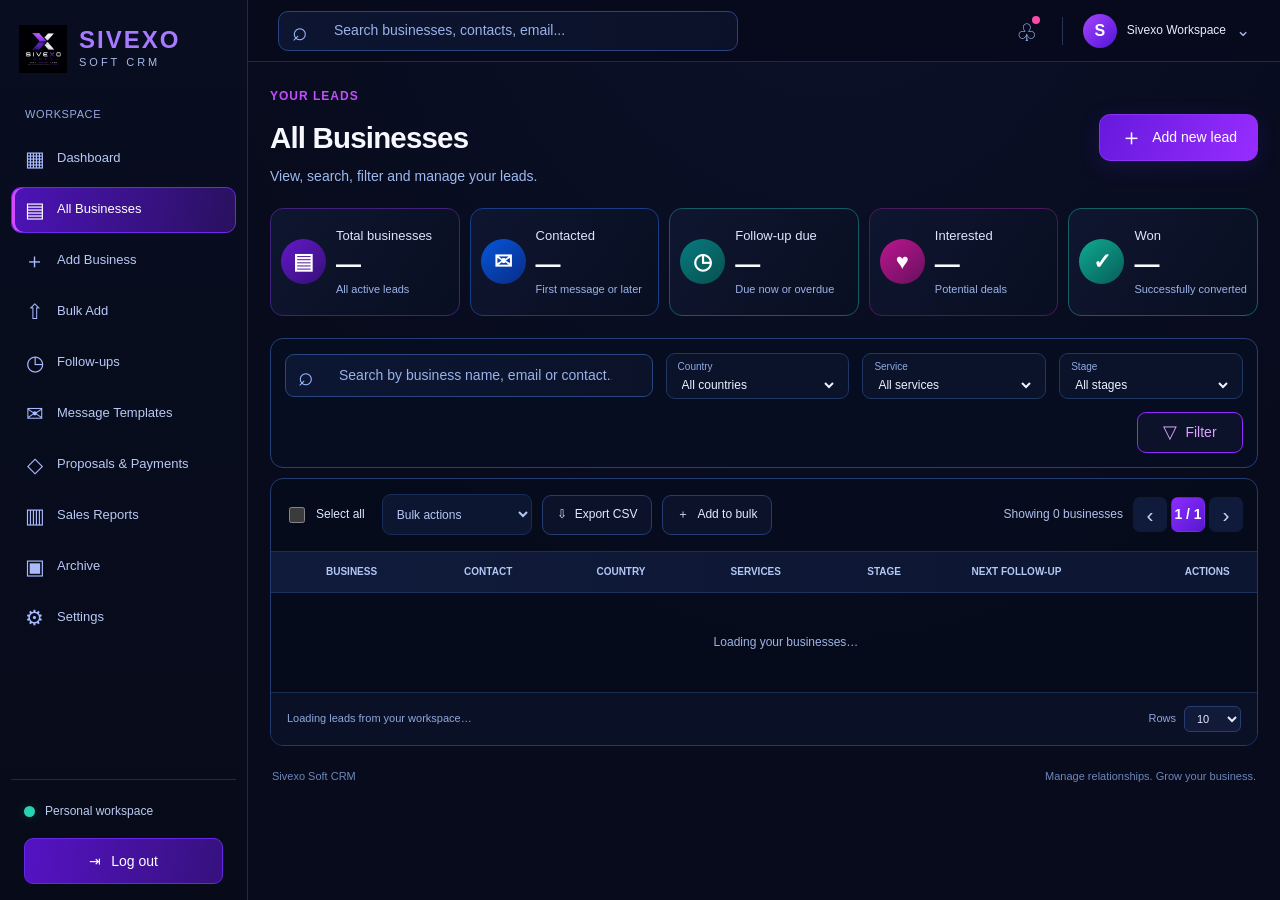
==== commit dd1301e2: "Update businesses.html" ====
--- a/businesses.html
+++ b/businesses.html
@@ -6,14 +6,15 @@
   <meta name="viewport" content="width=device-width, initial-scale=1.0">
   <meta name="theme-color" content="#080a18">
   <title>All Businesses | Sivexo Soft CRM</title>
+  <meta name="description" content="Manage, search, filter, and update your business leads.">
 
   <link rel="stylesheet" href="assets/css/style.css">
   <link rel="stylesheet" href="assets/css/businesses.css">
 
   <script type="module" src="assets/js/businesses.js"></script>
 </head>
+
 <body class="crm-page businesses-page">
-
   <aside class="sidebar">
     <a class="sidebar-brand" href="dashboard.html">
       <img src="assets/images/logo.png" alt="Sivexo Soft logo">
@@ -28,7 +29,7 @@
     <nav class="sidebar-nav" aria-label="Main navigation">
       <a class="nav-link" href="dashboard.html"><span class="nav-icon">▦</span><span>Dashboard</span></a>
       <a class="nav-link active" href="businesses.html"><span class="nav-icon">▤</span><span>All Businesses</span></a>
-      <a class="nav-link" href="add-business.html?add=1"><span class="nav-icon">＋</span><span>Add Business</span></a>
+      <a class="nav-link" href="add-business.html"><span class="nav-icon">＋</span><span>Add Business</span></a>
       <a class="nav-link" href="bulk-add.html"><span class="nav-icon">⇧</span><span>Bulk Add</span></a>
       <a class="nav-link" href="follow-ups.html"><span class="nav-icon">◷</span><span>Follow-ups</span></a>
       <a class="nav-link" href="messages.html"><span class="nav-icon">✉</span><span>Message Templates</span></a>
@@ -78,12 +79,14 @@
           <h1>All Businesses</h1>
           <p class="page-subtitle">View, search, filter and manage your leads.</p>
         </div>
-        <a class="primary-button" href="businesses.html?add=1">
+
+        <a class="primary-button" href="add-business.html">
           <span>＋</span> Add new lead
         </a>
       </section>
 
-      <div id="pageMessage" class="business-message" role="status" aria-live="polite"></div>
+      <div id="pageMessage" class="business-message"
+        role="status" aria-live="polite"></div>
 
       <section class="business-stats" aria-label="Business statistics">
         <article class="business-stat stat-purple">
@@ -201,15 +204,20 @@
           </select>
 
           <button id="applyBulkButton" class="toolbar-button" type="button">Apply</button>
+
           <button id="exportButton" class="toolbar-button" type="button">
             <span>⇩</span> Export CSV
           </button>
-          <a class="toolbar-button" href="bulk-add.html"><span>＋</span> Add to bulk</a>
+
+          <a class="toolbar-button" href="bulk-add.html">
+            <span>＋</span> Add to bulk
+          </a>
 
           <div class="pagination-info" id="paginationInfo">Showing 0 businesses</div>
+
           <div class="pagination" aria-label="Pagination">
             <button id="prevPage" type="button" aria-label="Previous page">‹</button>
-            <span id="pageNumber" class="page-number">1</span>
+            <span id="pageNumber" class="page-number">1 / 1</span>
             <button id="nextPage" type="button" aria-label="Next page">›</button>
           </div>
         </div>
@@ -228,6 +236,7 @@
                 <th>ACTIONS</th>
               </tr>
             </thead>
+
             <tbody id="businessTableBody">
               <tr>
                 <td colspan="8" class="table-empty">Loading your businesses…</td>
@@ -257,12 +266,16 @@
     </div>
   </main>
 
+  <div id="businessModalRoot"></div>
+
   <script type="module">
-    const search = document.getElementById("globalSearch");
-    const localSearch = document.getElementById("businessSearch");
-    search?.addEventListener("input", () => {
-      localSearch.value = search.value;
-      localSearch.dispatchEvent(new Event("input", { bubbles: true }));
+    const globalSearch = document.getElementById("globalSearch");
+    const businessSearch = document.getElementById("businessSearch");
+
+    globalSearch?.addEventListener("input", () => {
+      if (!businessSearch) return;
+      businessSearch.value = globalSearch.value;
+      businessSearch.dispatchEvent(new Event("input", { bubbles: true }));
     });
   </script>
 </body>
